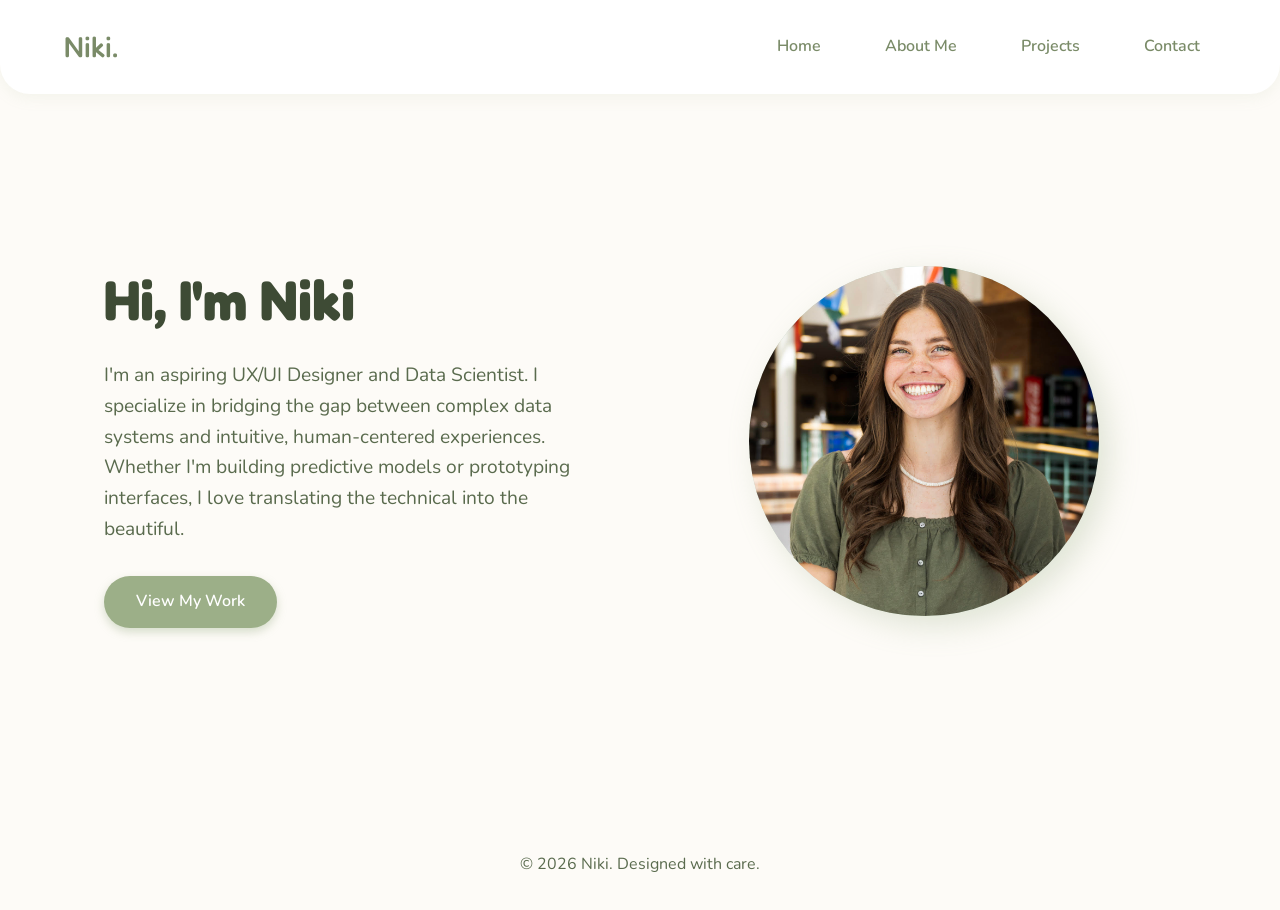
==== index.html @ 7367b1ce "Huge Start" ====
<!DOCTYPE html>
<html lang="en">
<head>
    <meta charset="UTF-8">
    <meta name="viewport" content="width=device-width, initial-scale=1.0">
    <title>Niki | Portfolio</title>
    <link rel="stylesheet" href="styles.css">
</head>
<body>

    <nav>
        <div class="logo">Niki.</div>
        <ul class="nav-links">
            <li><a href="index.html" class="active">Home</a></li>
            <li><a href="about.html">About Me</a></li>
            <li><a href="projects.html">Projects</a></li>
            <li><a href="contact.html">Contact</a></li>
        </ul>
    </nav>

    <div class="container hero">
        <div class="hero-text">
            <h1>Hi, I'm Niki</h1>
            <p>I'm an aspiring UX/UI Designer and Data Scientist. I specialize in bridging the gap between complex data systems and intuitive, human-centered experiences. Whether I'm building predictive models or prototyping interfaces, I love translating the technical into the beautiful.</p>
            <a href="projects.html" class="btn">View My Work</a>
        </div>
        <div class="hero-image">
            <div class="image-placeholder">
                <img src="headshot.jpg" alt="My Headshot">
                </div>
        </div>
    </div>

    <footer>
        <p>&copy; 2026 Niki. Designed with care.</p>
    </footer>

</body>
</html>
---- styles.css ----
/* Google Fonts Import */
@import url('https://fonts.googleapis.com/css2?family=Fredoka:wght@400;500&family=Nunito:wght@400;600;700&display=swap');

/* CSS Variables for our Sage Green & Cream Theme */
:root {
    --cream: #FDFBF7;
    --cream-darker: #F4EFE6;
    --sage-light: #C5D5C5;
    --sage-main: #9CAF88;
    --sage-dark: #7A8B68;
    --text-dark: #3E4B35;
    --text-light: #5A6B4E;
}

/* Global Styles */
* {
    margin: 0;
    padding: 0;
    box-sizing: border-box;
}

body {
    font-family: 'Nunito', sans-serif;
    background-color: var(--cream);
    color: var(--text-dark);
    line-height: 1.6;
    overflow-x: hidden;
}

h1, h2, h3, h4 {
    font-family: 'Fredoka', sans-serif;
    color: var(--text-dark);
}

a {
    text-decoration: none;
    color: var(--sage-dark);
    transition: color 0.3s ease;
}

a:hover {
    color: var(--sage-main);
}

/* Navigation - Ribbon Accent Style */
nav {
    background-color: white;
    padding: 1.5rem 5%;
    display: flex;
    justify-content: space-between;
    align-items: center;
    box-shadow: 0 4px 15px rgba(156, 175, 136, 0.1);
    border-radius: 0 0 30px 30px; /* Curvy bottom edges */
    margin-bottom: 2rem;
}

.logo {
    font-family: 'Fredoka', sans-serif;
    font-size: 1.8rem;
    color: var(--sage-dark);
    font-weight: 500;
}

.nav-links {
    list-style: none;
    display: flex;
    gap: 2rem;
}

.nav-links li a {
    font-weight: 600;
    position: relative;
    padding: 0.5rem 1rem;
}

/* The Ribbon Accent for Navigation */
.nav-links li a.active::after, .nav-links li a:hover::after {
    content: '';
    position: absolute;
    bottom: -5px;
    left: 50%;
    transform: translateX(-50%);
    width: 80%;
    height: 8px;
    background-color: var(--sage-light);
    border-radius: 10px;
    z-index: -1;
}

/* Main Layout Setup */
.container {
    max-width: 1200px;
    margin: 0 auto;
    padding: 2rem 5%;
}

/* Hero Section */
.hero {
    display: flex;
    align-items: center;
    justify-content: space-between;
    gap: 4rem;
    min-height: 70vh;
}

.hero-text {
    flex: 1;
}

.hero-text h1 {
    font-size: 3.5rem;
    margin-bottom: 1rem;
}

.hero-text p {
    font-size: 1.2rem;
    color: var(--text-light);
    margin-bottom: 2rem;
}

.hero-image {
    flex: 1;
    display: flex;
    justify-content: center;
}

/* Curvy Picture Frame */
.image-placeholder {
    width: 350px;
    height: 350px;
    background-color: var(--sage-light);
    border-radius: 50%;
    box-shadow: 10px 10px 30px rgba(156, 175, 136, 0.3);
    overflow: hidden;
    display: flex;
    align-items: center;
    justify-content: center;
}

.image-placeholder img {
    width: 100%;
    height: 100%;
    object-fit: cover;
    object-position: center 20%;
}

/* Buttons */
.btn {
    display: inline-block;
    padding: 0.8rem 2rem;
    background-color: var(--sage-main);
    color: white;
    border-radius: 30px; /* Curvy edges */
    font-weight: 600;
    box-shadow: 0 4px 10px rgba(156, 175, 136, 0.4);
    transition: transform 0.3s ease, background-color 0.3s ease;
}

.btn:hover {
    background-color: var(--sage-dark);
    color: white;
    transform: translateY(-3px);
}

/* Sections & Cards */
.section-title {
    text-align: center;
    font-size: 2.5rem;
    margin-bottom: 3rem;
    position: relative;
    display: inline-block;
    left: 50%;
    transform: translateX(-50%);
}

/* Ribbon accent for titles */
.section-title::after {
    content: '';
    position: absolute;
    bottom: 5px;
    left: -10%;
    width: 120%;
    height: 12px;
    background-color: var(--sage-light);
    border-radius: 10px;
    z-index: -1;
    transform: rotate(-1deg);
}

.grid {
    display: grid;
    grid-template-columns: repeat(auto-fit, minmax(300px, 1fr));
    gap: 2rem;
}

.card {
    background: white;
    padding: 2rem;
    border-radius: 30px; /* Curvy */
    box-shadow: 0 10px 25px rgba(156, 175, 136, 0.1);
    transition: transform 0.3s ease;
    border-top: 8px solid var(--sage-light); /* Ribbon-like top accent */
}

.card:hover {
    transform: translateY(-5px);
}

.card h3 {
    margin-bottom: 1rem;
    font-size: 1.5rem;
}

.tag-container {
    display: flex;
    flex-wrap: wrap;
    gap: 0.5rem;
    margin-bottom: 1.5rem;
}

.tag {
    background-color: var(--cream-darker);
    color: var(--sage-dark);
    padding: 0.3rem 0.8rem;
    border-radius: 15px;
    font-size: 0.85rem;
    font-weight: 600;
}

/* Forms */
form {
    background: white;
    padding: 3rem;
    border-radius: 40px;
    box-shadow: 0 10px 25px rgba(156, 175, 136, 0.1);
    max-width: 600px;
    margin: 0 auto;
}

.input-group {
    margin-bottom: 1.5rem;
}

.input-group label {
    display: block;
    margin-bottom: 0.5rem;
    font-weight: 600;
}

.input-group input, .input-group textarea {
    width: 100%;
    padding: 1rem;
    border: 2px solid var(--cream-darker);
    border-radius: 20px;
    font-family: inherit;
    background-color: var(--cream);
    transition: border-color 0.3s ease;
}

.input-group input:focus, .input-group textarea:focus {
    outline: none;
    border-color: var(--sage-main);
}

/* Footer */
footer {
    text-align: center;
    padding: 2rem;
    color: var(--text-light);
    margin-top: 4rem;
}
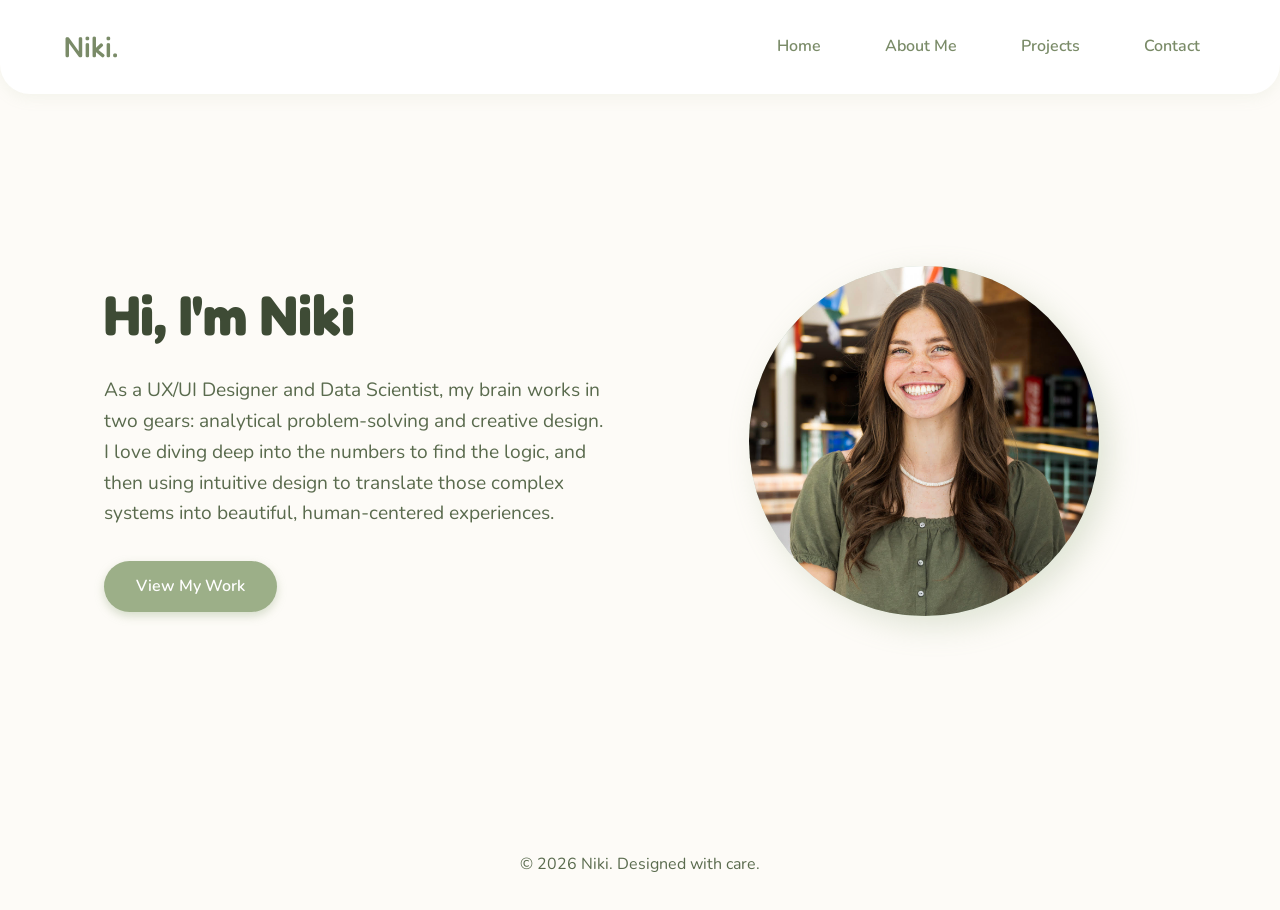
==== commit 94092721: "updates made" ====
--- a/index.html
+++ b/index.html
@@ -21,7 +21,7 @@
     <div class="container hero">
         <div class="hero-text">
             <h1>Hi, I'm Niki</h1>
-            <p>I'm an aspiring UX/UI Designer and Data Scientist. I specialize in bridging the gap between complex data systems and intuitive, human-centered experiences. Whether I'm building predictive models or prototyping interfaces, I love translating the technical into the beautiful.</p>
+            <p>As a UX/UI Designer and Data Scientist, my brain works in two gears: analytical problem-solving and creative design. I love diving deep into the numbers to find the logic, and then using intuitive design to translate those complex systems into beautiful, human-centered experiences.</p>
             <a href="projects.html" class="btn">View My Work</a>
         </div>
         <div class="hero-image">
--- a/styles.css
+++ b/styles.css
@@ -268,4 +268,58 @@
     padding: 2rem;
     color: var(--text-light);
     margin-top: 4rem;
+}
+
+/* --- Icon Mosaic Layout --- */
+.icon-mosaic {
+    display: grid;
+    grid-template-columns: repeat(2, 1fr);
+    gap: 1.5rem;
+    width: 100%;
+    max-width: 350px;
+    margin: 0 auto;
+}
+
+.icon-card {
+    background-color: var(--sage-light);
+    aspect-ratio: 1; /* Keeps them perfectly square */
+    display: flex;
+    align-items: center;
+    justify-content: center;
+    font-size: 3rem;
+    color: white;
+    box-shadow: 0 10px 25px rgba(156, 175, 136, 0.2);
+    transition: transform 0.3s ease, background-color 0.3s ease;
+}
+
+.icon-card:hover {
+    transform: translateY(-5px);
+    background-color: var(--sage-main);
+}
+
+/* Creating unique, playful shapes for each icon */
+.shape-1 {
+    border-radius: 30px; 
+}
+
+.shape-2 {
+    border-radius: 50%;
+    background-color: var(--sage-main);
+}
+
+.shape-3 {
+    border-radius: 50%;
+    background-color: var(--sage-main);
+}
+
+.shape-4 {
+    border-radius: 30px; 
+}
+
+/* Narrow & Centered Text Style */
+.text-narrow {
+    max-width: 600px;
+    margin: 0 auto; /* The 'auto' pushes equally on the left and right to center it */
+    text-align: center;
+    line-height: 1.8; /* Adds a little extra breathing room between lines */
 }
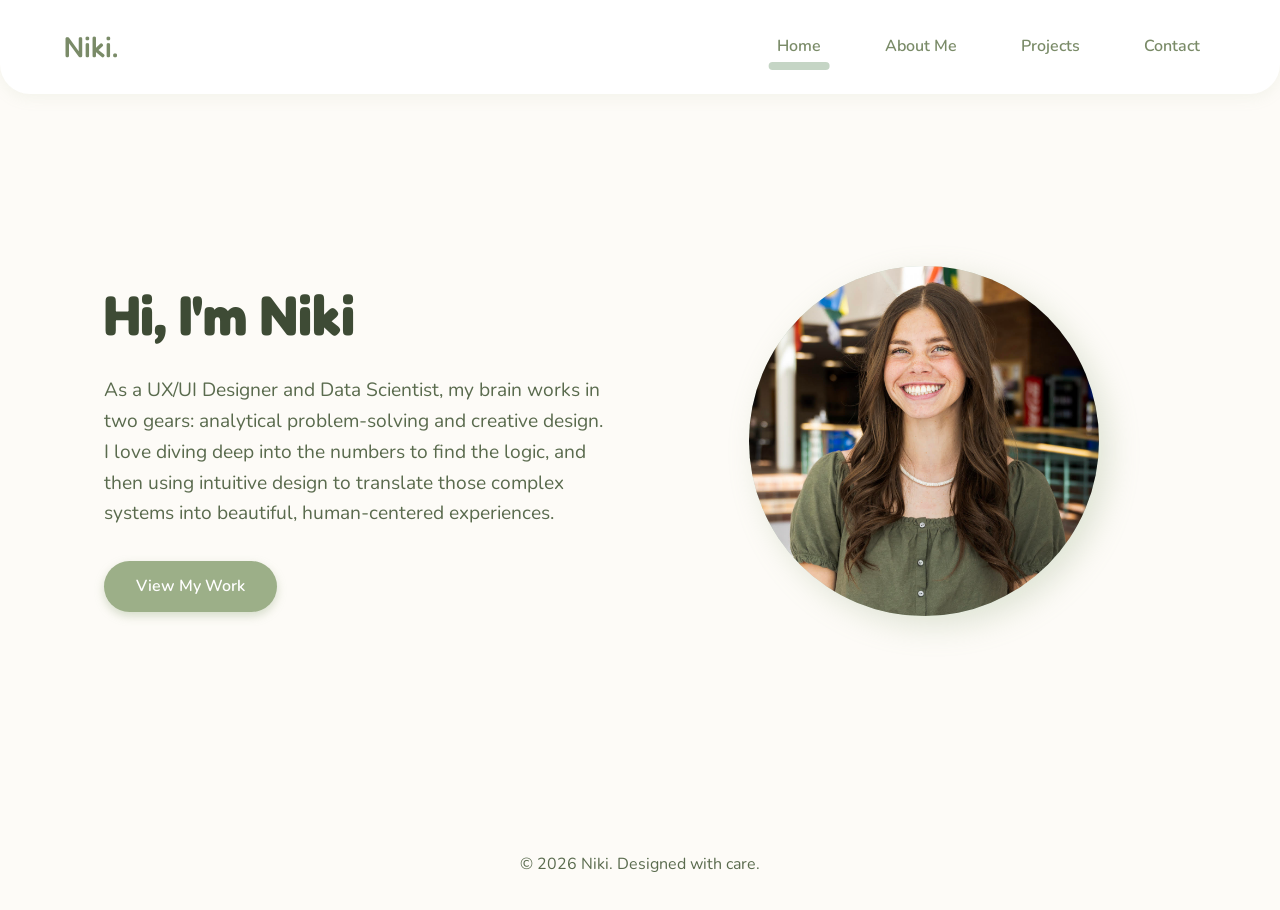
==== commit d6061726: "script added to bottom of html pages" ====
--- a/index.html
+++ b/index.html
@@ -10,13 +10,23 @@
 
     <nav>
         <div class="logo">Niki.</div>
-        <ul class="nav-links">
+        
+        <!-- The Hamburger Icon -->
+        <div class="hamburger" id="hamburger">
+            <span class="bar"></span>
+            <span class="bar"></span>
+            <span class="bar"></span>
+        </div>
+
+        <ul class="nav-links" id="nav-links">
             <li><a href="index.html" class="active">Home</a></li>
             <li><a href="about.html">About Me</a></li>
             <li><a href="projects.html">Projects</a></li>
             <li><a href="contact.html">Contact</a></li>
         </ul>
     </nav>
+
+    
 
     <div class="container hero">
         <div class="hero-text">
@@ -35,5 +45,16 @@
         <p>&copy; 2026 Niki. Designed with care.</p>
     </footer>
 
+    <script>
+        const hamburger = document.getElementById('hamburger');
+        const navLinks = document.getElementById('nav-links');
+
+        hamburger.addEventListener('click', () => {
+            navLinks.classList.toggle('active');
+            hamburger.classList.toggle('active');
+        });
+    </script>
+
+
 </body>
 </html>
--- a/styles.css
+++ b/styles.css
@@ -50,8 +50,10 @@
     justify-content: space-between;
     align-items: center;
     box-shadow: 0 4px 15px rgba(156, 175, 136, 0.1);
-    border-radius: 0 0 30px 30px; /* Curvy bottom edges */
+    border-radius: 0 0 30px 30px; 
     margin-bottom: 2rem;
+    position: relative; /* REQUIRED: Keeps the mobile dropdown anchored properly */
+    z-index: 200; /* Keeps nav above all other page content */
 }
 
 .logo {
@@ -150,7 +152,7 @@
     padding: 0.8rem 2rem;
     background-color: var(--sage-main);
     color: white;
-    border-radius: 30px; /* Curvy edges */
+    border-radius: 30px; 
     font-weight: 600;
     box-shadow: 0 4px 10px rgba(156, 175, 136, 0.4);
     transition: transform 0.3s ease, background-color 0.3s ease;
@@ -173,7 +175,6 @@
     transform: translateX(-50%);
 }
 
-/* Ribbon accent for titles */
 .section-title::after {
     content: '';
     position: absolute;
@@ -196,10 +197,10 @@
 .card {
     background: white;
     padding: 2rem;
-    border-radius: 30px; /* Curvy */
+    border-radius: 30px; 
     box-shadow: 0 10px 25px rgba(156, 175, 136, 0.1);
     transition: transform 0.3s ease;
-    border-top: 8px solid var(--sage-light); /* Ribbon-like top accent */
+    border-top: 8px solid var(--sage-light); 
 }
 
 .card:hover {
@@ -282,7 +283,7 @@
 
 .icon-card {
     background-color: var(--sage-light);
-    aspect-ratio: 1; /* Keeps them perfectly square */
+    aspect-ratio: 1; 
     display: flex;
     align-items: center;
     justify-content: center;
@@ -297,29 +298,124 @@
     background-color: var(--sage-main);
 }
 
-/* Creating unique, playful shapes for each icon */
-.shape-1 {
-    border-radius: 30px; 
-}
-
-.shape-2 {
-    border-radius: 50%;
-    background-color: var(--sage-main);
-}
-
-.shape-3 {
-    border-radius: 50%;
-    background-color: var(--sage-main);
-}
-
-.shape-4 {
-    border-radius: 30px; 
-}
+.shape-1 { border-radius: 30px; }
+.shape-2 { border-radius: 50%; background-color: var(--sage-main); }
+.shape-3 { border-radius: 50%; background-color: var(--sage-main); }
+.shape-4 { border-radius: 30px; }
 
 /* Narrow & Centered Text Style */
 .text-narrow {
     max-width: 600px;
-    margin: 0 auto; /* The 'auto' pushes equally on the left and right to center it */
+    margin: 0 auto; 
     text-align: center;
-    line-height: 1.8; /* Adds a little extra breathing room between lines */
+    line-height: 1.8; 
+}
+
+
+/* ========================================= */
+/* 📱 MOBILE RESPONSIVE RULES (Max 768px)    */
+/* ========================================= */
+
+.hamburger {
+    display: none; /* Hidden on desktop */
+    cursor: pointer;
+    flex-direction: column;
+    gap: 5px;
+    z-index: 300; /* Keeps burger above the menu */
+}
+
+.hamburger .bar {
+    width: 25px;
+    height: 3px;
+    background-color: var(--text-dark); 
+    border-radius: 3px;
+    transition: all 0.3s ease;
+}
+
+@media (max-width: 768px) {
+    
+    /* --- 1. Clean Dropdown Navigation --- */
+    .hamburger {
+        display: flex; 
+    }
+
+    .nav-links {
+        position: absolute;
+        top: 100%; /* Drops exactly beneath the nav bar */
+        left: 0;
+        width: 100%;
+        background-color: white;
+        flex-direction: column;
+        align-items: center;
+        border-radius: 0 0 30px 30px;
+        box-shadow: 0 10px 15px rgba(156, 175, 136, 0.1);
+        
+        /* Hidden state for smooth animation */
+        padding: 0;
+        opacity: 0;
+        visibility: hidden;
+        transform: translateY(-10px);
+        transition: all 0.3s ease;
+    }
+
+    .nav-links.active {
+        /* Visible state */
+        opacity: 1;
+        visibility: visible;
+        transform: translateY(0);
+        padding: 2rem 0;
+        gap: 1.5rem; /* Larger tap targets for mobile */
+    }
+
+    /* Burger Animation */
+    .hamburger.active .bar:nth-child(1) { transform: translateY(8px) rotate(45deg); }
+    .hamburger.active .bar:nth-child(2) { opacity: 0; }
+    .hamburger.active .bar:nth-child(3) { transform: translateY(-8px) rotate(-45deg); }
+
+
+    /* --- 2. Hero Section (Image on Top) --- */
+    .hero {
+        flex-direction: column-reverse; /* Flips HTML order to put image first */
+        text-align: center;
+        gap: 2rem;
+        min-height: auto;
+        padding-top: 1rem;
+    }
+
+    .hero-text h1 {
+        font-size: 2.5rem; /* Scales text down */
+    }
+
+    .hero-text h2 {
+        font-size: 1.2rem !important;
+    }
+
+    /* Centers the side-by-side buttons */
+    .hero-text > div {
+        justify-content: center !important; 
+    }
+
+    .image-placeholder {
+        width: 250px; /* Scales down headshot */
+        height: 250px;
+        margin: 0 auto; /* Centers perfectly */
+    }
+
+
+    /* --- 3. General Mobile Cleanups --- */
+    .container {
+        padding: 1.5rem 5%;
+    }
+    
+    .section-title {
+        font-size: 2rem;
+    }
+
+    .grid {
+        grid-template-columns: 1fr; /* Forces exactly one column on phones */
+    }
+    
+    form {
+        padding: 2rem 1.5rem; /* Prevents form from bleeding off the screen */
+    }
 }
